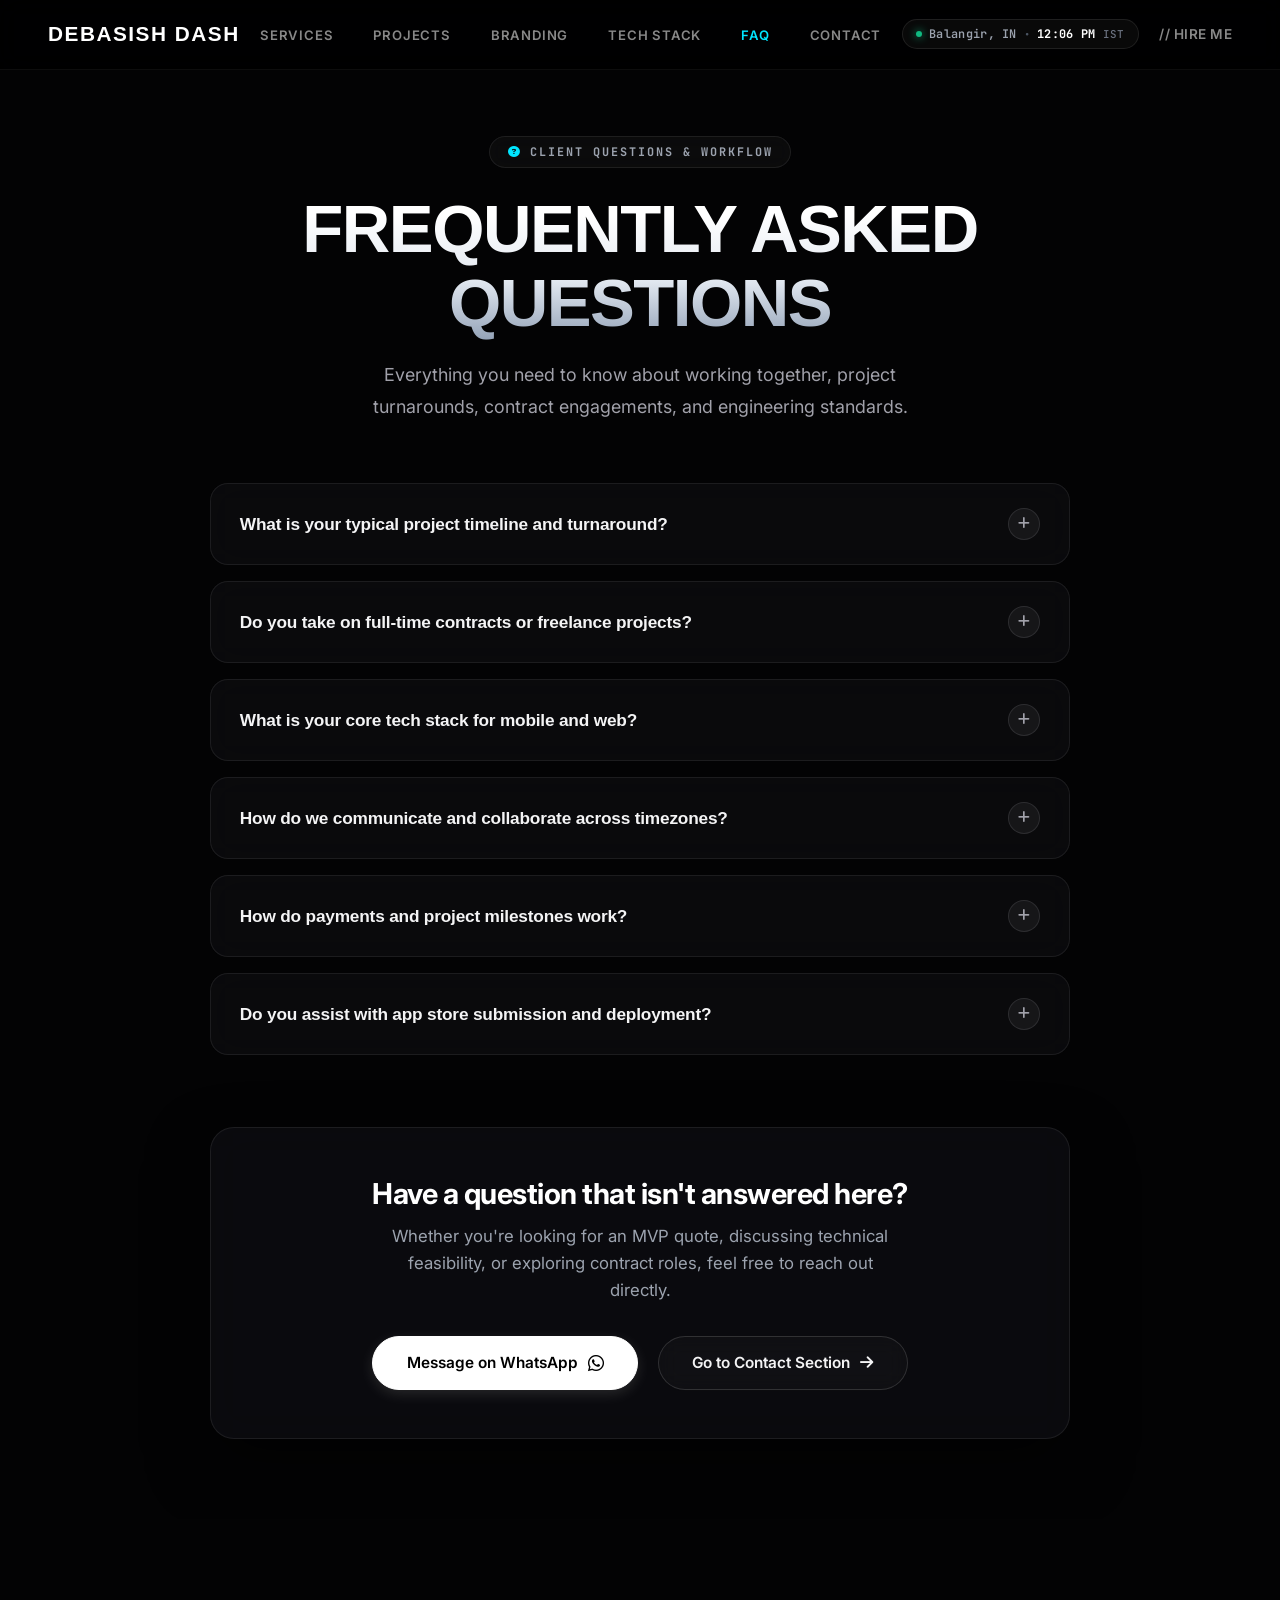
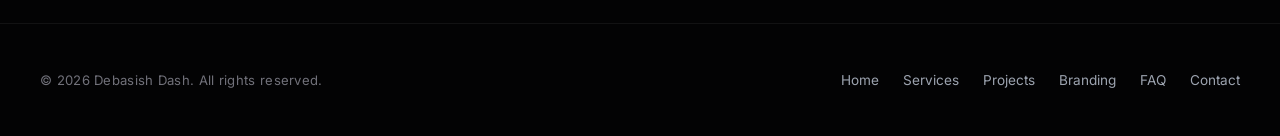
==== faq.html @ 18090c76 "Add Product & Branding showcase, animated Get Noticed contact, live IST clock pill, click-to-copy em" ====
<!DOCTYPE html>
<html lang="en">
<head>
  <meta charset="UTF-8">
  <meta name="viewport" content="width=device-width, initial-scale=1.0">
  <title>Frequently Asked Questions — DEBASISH DASH</title>
  <link rel="stylesheet" href="styles.css?v=14">
  <link rel="preconnect" href="https://fonts.googleapis.com">
  <link rel="preconnect" href="https://fonts.gstatic.com" crossorigin>
  <link href="https://fonts.googleapis.com/css2?family=Cinzel:wght@600;700;800;900&family=Inter:wght@300;400;500;600;700;800;900&family=JetBrains+Mono:wght@400;500;700&display=swap" rel="stylesheet">
  <link rel="stylesheet" href="https://cdnjs.cloudflare.com/ajax/libs/font-awesome/6.5.1/css/all.min.css">
</head>
<body style="background-color: #030304; color: #ffffff;">

  <!-- Navbar -->
  <nav class="navbar">
    <a href="index.html" class="nav-brand" style="text-decoration: none;">DEBASISH DASH</a>
    <ul class="nav-links">
      <li><a href="index.html#services">SERVICES</a></li>
      <li><a href="index.html#projects">PROJECTS</a></li>
      <li><a href="index.html#branding">BRANDING</a></li>
      <li><a href="index.html#integrations">TECH STACK</a></li>
      <li><a href="faq.html" style="color: var(--accent);">FAQ</a></li>
      <li><a href="index.html#contact">CONTACT</a></li>
    </ul>
    <div class="nav-cta">
      <!-- Live Local Time / Working Hours Pill -->
      <div class="nav-time-pill" id="nav-time-pill" title="Local Time in Odisha, India (IST)">
        <span class="time-pulse-dot"></span>
        <span class="time-location">Balangir, IN</span>
        <span class="time-divider">&bull;</span>
        <span id="local-time-clock">--:--</span>
        <span class="time-tz">IST</span>
      </div>
      <a href="index.html#contact" class="hire-me-btn">// HIRE ME</a>
    </div>
  </nav>

  <!-- FAQ Page Main Container -->
  <main class="faq-page-wrapper">
    
    <!-- Hero Header -->
    <header class="faq-page-header">
      <div class="faq-page-badge">
        <i class="fa-solid fa-circle-question" style="color: var(--accent);"></i>
        <span>CLIENT QUESTIONS &amp; WORKFLOW</span>
      </div>
      <h1 class="faq-page-title">FREQUENTLY ASKED QUESTIONS</h1>
      <p class="faq-page-subtitle">
        Everything you need to know about working together, project turnarounds, contract engagements, and engineering standards.
      </p>
    </header>

    <!-- Accordion List -->
    <div class="faq-accordion-container">
      
      <!-- FAQ Item 1 -->
      <div class="faq-item">
        <button class="faq-trigger" aria-expanded="false">
          <span class="faq-question">What is your typical project timeline and turnaround?</span>
          <span class="faq-icon"><i class="fa-solid fa-plus"></i></span>
        </button>
        <div class="faq-answer-wrapper">
          <div class="faq-answer">
            <p>For MVPs, mobile applications, and standalone web builds, turnaround typically ranges between <strong>2 to 4 weeks</strong>. For ongoing contract or fractional engineering roles, we work in bi-weekly sprints with clear deliverables and daily async updates.</p>
          </div>
        </div>
      </div>

      <!-- FAQ Item 2 -->
      <div class="faq-item">
        <button class="faq-trigger" aria-expanded="false">
          <span class="faq-question">Do you take on full-time contracts or freelance projects?</span>
          <span class="faq-icon"><i class="fa-solid fa-plus"></i></span>
        </button>
        <div class="faq-answer-wrapper">
          <div class="faq-answer">
            <p><strong>Both.</strong> I am open for long-term contract roles (frontend, backend, or React Native lead), fixed-scope product builds for startups, and select high-impact freelance collaborations.</p>
          </div>
        </div>
      </div>

      <!-- FAQ Item 3 -->
      <div class="faq-item">
        <button class="faq-trigger" aria-expanded="false">
          <span class="faq-question">What is your core tech stack for mobile and web?</span>
          <span class="faq-icon"><i class="fa-solid fa-plus"></i></span>
        </button>
        <div class="faq-answer-wrapper">
          <div class="faq-answer">
            <p>On mobile: <strong>React Native, Expo, and native bridge modules</strong> with buttery 60/120fps fluid gestures. On web &amp; backend: <strong>React 19, Next.js, Node.js, Python, PostgreSQL, Redis, Docker</strong>, and cloud infrastructure on AWS / Cloudflare.</p>
          </div>
        </div>
      </div>

      <!-- FAQ Item 4 -->
      <div class="faq-item">
        <button class="faq-trigger" aria-expanded="false">
          <span class="faq-question">How do we communicate and collaborate across timezones?</span>
          <span class="faq-icon"><i class="fa-solid fa-plus"></i></span>
        </button>
        <div class="faq-answer-wrapper">
          <div class="faq-answer">
            <p>I am based in India (IST / UTC +5:30) with <strong>flexible overlap hours</strong> across US, UK, and APAC business days. Communication runs smoothly over WhatsApp, Slack, GitHub PRs, and async Loom video walkthroughs so nothing gets blocked.</p>
          </div>
        </div>
      </div>

      <!-- FAQ Item 5 -->
      <div class="faq-item">
        <button class="faq-trigger" aria-expanded="false">
          <span class="faq-question">How do payments and project milestones work?</span>
          <span class="faq-icon"><i class="fa-solid fa-plus"></i></span>
        </button>
        <div class="faq-answer-wrapper">
          <div class="faq-answer">
            <p>Fixed-price builds are generally structured with a <strong>50% upfront deposit</strong> and <strong>50% upon final acceptance &amp; production deployment</strong>. Contract and ongoing roles are billed bi-weekly or monthly with transparent progress tracking.</p>
          </div>
        </div>
      </div>

      <!-- FAQ Item 6 -->
      <div class="faq-item">
        <button class="faq-trigger" aria-expanded="false">
          <span class="faq-question">Do you assist with app store submission and deployment?</span>
          <span class="faq-icon"><i class="fa-solid fa-plus"></i></span>
        </button>
        <div class="faq-answer-wrapper">
          <div class="faq-answer">
            <p><strong>Yes.</strong> I handle end-to-end deployment workflows, including Apple App Store and Google Play Store compliance, TestFlight releases, automated CI/CD builds via GitHub Actions/EAS, and production server setup.</p>
          </div>
        </div>
      </div>

    </div>

    <!-- Still have questions Callout Banner -->
    <div class="faq-cta-banner">
      <h3>Have a question that isn't answered here?</h3>
      <p>Whether you're looking for an MVP quote, discussing technical feasibility, or exploring contract roles, feel free to reach out directly.</p>
      <div class="faq-cta-actions">
        <a href="https://wa.me/917853039849" target="_blank" rel="noopener noreferrer" class="git-btn git-btn-primary">
          <span>Message on WhatsApp</span>
          <i class="fa-brands fa-whatsapp"></i>
        </a>
        <a href="index.html#contact" class="git-btn git-btn-secondary">
          <span>Go to Contact Section</span>
          <i class="fa-solid fa-arrow-right"></i>
        </a>
      </div>
    </div>

  </main>

  <!-- Footer -->
  <footer class="git-footer" style="background: #030304; padding: 3rem 2rem; border-top: 1px solid rgba(255,255,255,0.06);">
    <div class="git-footer-container">
      <p class="git-copyright">&copy; 2026 Debasish Dash. All rights reserved.</p>
      <div class="git-footer-links">
        <a href="index.html">Home</a>
        <a href="index.html#services">Services</a>
        <a href="index.html#projects">Projects</a>
        <a href="index.html#branding">Branding</a>
        <a href="faq.html">FAQ</a>
        <a href="index.html#contact">Contact</a>
      </div>
    </div>
  </footer>

  <script src="spline-lazy.js?v=8" defer></script>
</body>
</html>
---- styles.css ----
/* ═══════════════════════════════════════════════════════════
   DEV DEBASISH — Portfolio Stylesheet (Complete Rebuild)
   ═══════════════════════════════════════════════════════════ */

/* Reset */
* {
  margin: 0;
  padding: 0;
  box-sizing: border-box;
}

a {
  color: inherit;
  text-decoration: none;
}

:root {
  --bg-color: #050505;
  --text-main: #f0f0f0;
  --text-muted: #888888;
  --accent: #00e5ff;
  --accent-green: #B6FF00;
  --font-ui-body: 'Inter', sans-serif;
  --font-display: 'Oswald', sans-serif;
}

body {
  background-color: #000000;
  color: var(--text-main);
  font-family: var(--font-ui-body);
  overflow-x: hidden;
  display: flex;
  flex-direction: column;
  min-height: 100vh;
  -webkit-font-smoothing: antialiased;
}

/* ── Aura Background (Disabled for Pure Black Studio Aesthetic) ── */
.aura-bg {
  display: none;
}

/* ── Navbar ────────────────────────────────────────────── */
.navbar {
  position: fixed;
  top: 0;
  left: 0;
  width: 100%;
  display: flex;
  justify-content: space-between;
  align-items: center;
  padding: 1.2rem 3rem;
  z-index: 100;
  background: rgba(0, 0, 0, 0.75);
  backdrop-filter: blur(12px);
  border-bottom: 1px solid rgba(255,255,255,0.05);
}

.nav-brand {
  font-family: var(--font-display);
  font-size: 1.3rem;
  font-weight: 700;
  letter-spacing: 1.5px;
  color: #ffffff;
}

.nav-links {
  list-style: none;
  display: flex;
  gap: 2.5rem;
}

.nav-links a {
  text-decoration: none;
  color: var(--text-muted);
  font-size: 0.82rem;
  font-weight: 600;
  letter-spacing: 0.8px;
  position: relative;
  transition: color 0.3s ease;
}

.nav-links a:hover {
  color: var(--accent);
  text-shadow: 0 0 12px rgba(0,229,255,0.4);
}

.nav-links a::after {
  content: '';
  position: absolute;
  bottom: -4px;
  left: 0;
  width: 0;
  height: 2px;
  background: var(--accent);
  transition: width 0.3s ease;
  box-shadow: 0 0 6px var(--accent);
}

.nav-links a:hover::after {
  width: 100%;
}

.nav-cta {
  display: flex;
  align-items: center;
  gap: 1.25rem;
}

/* ── Live Local Time Pill in Navbar ── */
.nav-time-pill {
  display: inline-flex;
  align-items: center;
  gap: 7px;
  padding: 0.38rem 0.85rem;
  background: rgba(255, 255, 255, 0.035);
  border: 1px solid rgba(255, 255, 255, 0.09);
  border-radius: 9999px;
  font-family: 'JetBrains Mono', monospace, -apple-system, sans-serif;
  font-size: 0.74rem;
  font-weight: 500;
  color: #d1d5db;
  letter-spacing: 0.3px;
  user-select: none;
  backdrop-filter: blur(10px);
  transition: all 0.25s ease;
}

.nav-time-pill:hover {
  background: rgba(255, 255, 255, 0.06);
  border-color: rgba(255, 255, 255, 0.18);
  color: #ffffff;
}

.time-pulse-dot {
  width: 6px;
  height: 6px;
  border-radius: 50%;
  background: #10b981;
  box-shadow: 0 0 8px #10b981;
  animation: pulseDot 2s infinite ease-in-out;
}

.time-location {
  color: #9ca3af;
  font-weight: 600;
}

.time-divider {
  color: #4b5563;
  font-size: 0.65rem;
}

#local-time-clock {
  color: #ffffff;
  font-weight: 700;
}

.time-tz {
  color: #6b7280;
  font-size: 0.68rem;
}

.hire-me-btn {
  color: var(--text-muted);
  text-decoration: none;
  font-weight: 600;
  font-size: 0.85rem;
  letter-spacing: 0.5px;
  transition: color 0.2s ease, text-shadow 0.2s ease;
}

.hire-me-btn:hover {
  color: #ffffff;
  text-shadow: 0 0 10px rgba(255, 255, 255, 0.4);
}

/* ── Hero ──────────────────────────────────────────────── */
.hero {
  position: relative;
  z-index: 2;
  min-height: 100vh;
  display: flex;
  flex-direction: column;
  justify-content: space-between;
  align-items: center;
  padding: 6rem 4rem 3.5rem 4rem;
  overflow: hidden;
  background-color: #000000;
}

.hero-bg-text {
  position: absolute;
  top: 50%;
  left: 50%;
  transform: translate(-50%, -50%);
  z-index: 1;
  pointer-events: none;
  width: 100%;
  display: flex;
  justify-content: center;
  align-items: center;
}

@keyframes hero-fade-in {
  from {
    opacity: 0;
    transform: translateY(18px);
  }
  to {
    opacity: 1;
    transform: translateY(0);
  }
}

.massive-text {
  font-family: var(--font-display);
  font-size: clamp(8rem, 19vw, 18rem);
  font-weight: 700;
  letter-spacing: -2px;
  color: rgba(255, 255, 255, 0.09);
  white-space: nowrap;
  line-height: 0.9;
  text-align: center;
  user-select: none;
  animation: hero-fade-in 1.2s cubic-bezier(0.16, 1, 0.3, 1) both;
  animation-delay: 0.1s;
}

@keyframes spline-entrance {
  from {
    opacity: 0;
    transform: translate(-50%, -46%) scale(1.35);
    filter: blur(8px);
  }
  to {
    opacity: 1;
    transform: translate(-50%, -48%) scale(1.425);
    filter: blur(0px);
  }
}

.spline-container {
  position: absolute;
  top: 50%;
  left: 50%;
  transform: translate(-50%, -48%) scale(1.425);
  z-index: 5;
  width: 100vw;
  max-width: 1150px;
  height: 82vh;
  display: flex;
  align-items: center;
  justify-content: center;
  pointer-events: none;
  animation: spline-entrance 1.4s cubic-bezier(0.16, 1, 0.3, 1) both;
  animation-delay: 0.3s;
  will-change: transform, opacity;
  backface-visibility: hidden;
}

.spline-container spline-viewer {
  width: 100%;
  height: 100%;
  pointer-events: auto;
  will-change: transform;
}

.hero-content {
  position: relative;
  z-index: 10;
  display: flex;
  justify-content: space-between;
  align-items: flex-end;
  width: 100%;
  max-width: 1350px;
  margin-top: auto;
  pointer-events: none;
  animation: hero-fade-in 1.2s cubic-bezier(0.16, 1, 0.3, 1) both;
  animation-delay: 0.6s;
}

.content-left,
.content-right {
  pointer-events: auto;
}

.content-left p,
.content-right p {
  font-size: 0.82rem;
  letter-spacing: 0.5px;
  line-height: 1.65;
  color: #a1a1aa;
  font-weight: 500;
  text-transform: uppercase;
}

.content-right {
  text-align: right;
}

/* ── Section Title ────────────────────────────────────── */
.section-title {
  font-family: var(--font-display);
  font-size: clamp(2rem, 4vw, 2.8rem);
  font-weight: 700;
  letter-spacing: 1.5px;
  color: #ffffff;
  text-align: center;
  margin-bottom: 3.5rem;
  text-transform: uppercase;
}

/* ── Services Section ─────────────────────────────────── */
.services-section {
  position: relative;
  z-index: 2;
  padding: 6rem 4rem;
  content-visibility: auto;
  contain-intrinsic-size: 0 900px;
}

.services-grid {
  display: grid;
  grid-template-columns: repeat(auto-fit, minmax(360px, 1fr));
  gap: 2rem;
  max-width: 1300px;
  margin: 0 auto;
}

.service-card {
  position: relative;
  background: rgba(15, 15, 22, 0.85);
  border: 1px solid rgba(255, 255, 255, 0.06);
  border-radius: 16px;
  padding: 2.2rem 2rem;
  overflow: hidden;
  display: flex;
  flex-direction: column;
  justify-content: space-between;
  transition: all 0.35s ease;
  backdrop-filter: blur(8px);
}

.service-card.clickable {
  cursor: pointer;
}

.service-card:hover {
  transform: translateY(-6px);
  border-color: rgba(0, 229, 255, 0.3);
  box-shadow: 0 16px 40px rgba(0, 0, 0, 0.5), 0 0 20px rgba(0, 229, 255, 0.08);
}

.card-accent-bar {
  position: absolute;
  top: 0;
  left: 0;
  width: 100%;
  height: 3px;
  background: linear-gradient(90deg, transparent, var(--accent), transparent);
  opacity: 0;
  transition: opacity 0.3s ease;
}

.service-card:hover .card-accent-bar {
  opacity: 1;
}

.card-spline-container {
  width: 100%;
  height: 180px;
  margin-bottom: 1.5rem;
  border-radius: 10px;
  overflow: hidden;
  background: rgba(0, 0, 0, 0.3);
  display: flex;
  align-items: center;
  justify-content: center;
}

.card-content {
  flex: 1;
  display: flex;
  flex-direction: column;
}

.card-icon-wrap {
  width: 48px;
  height: 48px;
  border-radius: 12px;
  background: rgba(0, 229, 255, 0.08);
  border: 1px solid rgba(0, 229, 255, 0.2);
  display: flex;
  align-items: center;
  justify-content: center;
  color: var(--accent);
  font-size: 1.25rem;
  margin-bottom: 1.25rem;
  transition: all 0.3s ease;
}

.service-card:hover .card-icon-wrap {
  background: rgba(0, 229, 255, 0.15);
  box-shadow: 0 0 15px rgba(0, 229, 255, 0.25);
  transform: scale(1.05);
}

.service-card h3 {
  font-family: var(--font-display);
  font-size: 1.35rem;
  font-weight: 700;
  letter-spacing: 1.5px;
  color: #ffffff;
  margin-bottom: 0.8rem;
  display: flex;
  align-items: center;
  gap: 0.5rem;
}

.card-arrow {
  font-size: 1.1rem;
  color: var(--accent);
  transition: transform 0.3s ease;
}

.service-card:hover .card-arrow {
  transform: translateX(5px);
}

.svc-pills {
  display: flex;
  flex-wrap: wrap;
  gap: 0.4rem;
  margin-bottom: 1rem;
}

.svc-pill {
  font-size: 0.68rem;
  font-weight: 600;
  letter-spacing: 0.5px;
  padding: 0.25rem 0.65rem;
  background: rgba(255, 255, 255, 0.04);
  border: 1px solid rgba(255, 255, 255, 0.08);
  border-radius: 6px;
  color: #94a3b8;
  transition: all 0.25s ease;
}

.service-card:hover .svc-pill {
  border-color: rgba(0, 229, 255, 0.2);
  color: #e2e8f0;
}

.service-card p {
  font-size: 0.85rem;
  color: #8892b0;
  line-height: 1.6;
  margin-bottom: 1.25rem;
}

.feature-list {
  list-style: none;
  padding: 0;
  margin: 0;
  display: flex;
  flex-direction: column;
  gap: 0.5rem;
}

.feature-list li {
  font-size: 0.8rem;
  color: #94a3b8;
  display: flex;
  align-items: center;
  gap: 0.5rem;
}

.feature-list li i {
  color: var(--accent);
  font-size: 0.75rem;
}

/* ── Featured Projects Section ────────────────────────── */
.projects-section {
  position: relative;
  z-index: 2;
  padding: 6rem 4rem;
  content-visibility: auto;
  contain-intrinsic-size: 0 900px;
}

.projects-grid {
  display: grid;
  grid-template-columns: repeat(auto-fit, minmax(360px, 1fr));
  gap: 2rem;
  max-width: 1300px;
  margin: 0 auto;
}

.project-card {
  background: rgba(15, 15, 22, 0.85);
  border: 1px solid rgba(255,255,255,0.06);
  border-radius: 16px;
  overflow: hidden;
  transition: all 0.35s ease;
  backdrop-filter: blur(8px);
}

.project-card:hover {
  transform: translateY(-6px);
  border-color: rgba(0,229,255,0.25);
  box-shadow: 0 16px 40px rgba(0,0,0,0.5), 0 0 15px rgba(0,229,255,0.06);
}

/* Project preview box */
.project-preview-box {
  position: relative;
  padding: 2rem 1.5rem;
  background: linear-gradient(135deg, rgba(0,229,255,0.06) 0%, rgba(139,92,246,0.06) 100%);
  border-bottom: 1px solid rgba(255,255,255,0.05);
  min-height: 200px;
  display: flex;
  flex-direction: column;
  justify-content: space-between;
}

.project-preview-box.fintech {
  background: linear-gradient(135deg, rgba(34,211,238,0.06) 0%, rgba(59,130,246,0.06) 100%);
}

.project-preview-box.security {
  background: linear-gradient(135deg, rgba(139,92,246,0.06) 0%, rgba(236,72,153,0.06) 100%);
}

.project-preview-overlay {
  display: flex;
  justify-content: space-between;
  align-items: flex-start;
  margin-bottom: 1rem;
}

.project-kicker {
  font-size: 0.7rem;
  font-weight: 700;
  letter-spacing: 2px;
  color: var(--accent);
  opacity: 0.8;
}

.project-preview-badge {
  font-size: 0.65rem;
  font-weight: 600;
  letter-spacing: 1.5px;
  padding: 0.3rem 0.7rem;
  background: rgba(0,229,255,0.1);
  border: 1px solid rgba(0,229,255,0.2);
  border-radius: 5px;
  color: #e2e8f0;
}

.project-preview-badge i {
  margin-right: 4px;
  color: var(--accent);
}

/* Code preview */
.project-visual-graphic {
  background: rgba(0,0,0,0.5);
  border-radius: 10px;
  overflow: hidden;
  border: 1px solid rgba(255,255,255,0.06);
}

.code-header {
  display: flex;
  align-items: center;
  gap: 6px;
  padding: 0.6rem 1rem;
  background: rgba(255,255,255,0.03);
  border-bottom: 1px solid rgba(255,255,255,0.05);
}

.code-header .dot {
  width: 8px;
  height: 8px;
  border-radius: 50%;
}

.dot.red { background: #ff5f56; }
.dot.yellow { background: #ffbd2e; }
.dot.green { background: #27c93f; }

.code-title {
  font-size: 0.7rem;
  color: #6a6a6a;
  margin-left: 8px;
  font-family: 'Consolas', monospace;
}

.code-snippet {
  padding: 1rem;
  font-size: 0.75rem;
  line-height: 1.7;
  color: #c9d1d9;
  font-family: 'Consolas', 'Fira Code', monospace;
  overflow-x: auto;
}

.code-keyword { color: #ff7b72; }
.code-func    { color: #d2a8ff; }
.code-str     { color: #a5d6ff; }

/* Project details */
.project-details {
  padding: 1.5rem;
}

.project-title {
  font-size: 1.15rem;
  font-weight: 700;
  color: #ffffff;
  margin-bottom: 0.6rem;
}

.project-desc {
  font-size: 0.85rem;
  color: #8892b0;
  line-height: 1.6;
  margin-bottom: 1rem;
}

.project-tags {
  display: flex;
  flex-wrap: wrap;
  gap: 0.4rem;
  margin-bottom: 1.2rem;
}

.project-tag {
  font-size: 0.68rem;
  font-weight: 600;
  letter-spacing: 0.5px;
  padding: 0.2rem 0.6rem;
  background: rgba(255,255,255,0.04);
  border: 1px solid rgba(255,255,255,0.08);
  border-radius: 5px;
  color: #94a3b8;
}

.project-links {
  display: flex;
  gap: 0.8rem;
}

.project-btn {
  text-decoration: none;
  font-size: 0.75rem;
  font-weight: 600;
  letter-spacing: 1px;
  padding: 0.5rem 1rem;
  border-radius: 6px;
  transition: all 0.3s ease;
}

.project-btn.primary {
  background: rgba(0,229,255,0.1);
  border: 1px solid rgba(0,229,255,0.3);
  color: var(--accent);
}

.project-btn.primary:hover {
  background: rgba(0,229,255,0.2);
  box-shadow: 0 0 15px rgba(0,229,255,0.15);
}

.project-btn.secondary {
  background: transparent;
  border: 1px solid rgba(255,255,255,0.1);
  color: #94a3b8;
}

.project-btn.secondary:hover {
  border-color: rgba(255,255,255,0.25);
  color: #e2e8f0;
}

.project-btn i {
  margin-right: 4px;
}

/* ── Product & Branding Showcase Section ── */
.branding-section {
  position: relative;
  z-index: 2;
  padding: 6rem 4rem;
  content-visibility: auto;
  contain-intrinsic-size: 0 700px;
}

.branding-header {
  text-align: center;
  margin-bottom: 3.5rem;
}

.branding-kicker {
  display: inline-block;
  font-size: 0.72rem;
  font-weight: 700;
  letter-spacing: 3px;
  color: var(--accent);
  margin-bottom: 0.75rem;
}

.branding-grid {
  display: grid;
  grid-template-columns: 1fr 1.1fr;
  gap: 3.5rem;
  max-width: 1250px;
  margin: 0 auto;
  align-items: center;
}

/* Video Card (Left side) */
.branding-video-card {
  position: relative;
  width: 100%;
  border-radius: 20px;
  overflow: hidden;
  background: #000000;
  border: 1px solid rgba(255, 255, 255, 0.08);
  box-shadow: 0 25px 60px rgba(0, 0, 0, 0.75), 0 0 35px rgba(0, 229, 255, 0.08);
  transition: all 0.4s cubic-bezier(0.16, 1, 0.3, 1);
}

.branding-video-card:hover {
  border-color: rgba(0, 229, 255, 0.35);
  box-shadow: 0 30px 70px rgba(0, 0, 0, 0.85), 0 0 45px rgba(0, 229, 255, 0.15);
  transform: translateY(-4px);
}

.branding-video-card video {
  display: block;
  width: 100%;
  height: auto;
  max-height: 540px;
  object-fit: cover;
  border-radius: 20px;
  pointer-events: none; /* Disables browser PiP icon and default controls */
  user-select: none;
}

/* Content (Right side) */
.branding-content {
  display: flex;
  flex-direction: column;
  gap: 1.4rem;
}

.branding-badge {
  display: inline-flex;
  align-items: center;
  gap: 8px;
  padding: 0.35rem 0.85rem;
  background: rgba(0, 229, 255, 0.08);
  border: 1px solid rgba(0, 229, 255, 0.2);
  border-radius: 100px;
  width: fit-content;
  font-size: 0.68rem;
  font-weight: 700;
  letter-spacing: 2px;
  color: #00e5ff;
}

.branding-badge-dot {
  width: 6px;
  height: 6px;
  border-radius: 50%;
  background: #00e5ff;
  box-shadow: 0 0 8px #00e5ff;
}

.branding-headline {
  font-size: clamp(1.6rem, 2.8vw, 2.3rem);
  font-weight: 700;
  line-height: 1.25;
  color: #ffffff;
  letter-spacing: -0.5px;
}

.branding-desc {
  font-size: 0.95rem;
  line-height: 1.7;
  color: #94a3b8;
}

.branding-pillars {
  display: flex;
  flex-direction: column;
  gap: 1.1rem;
  margin-top: 0.5rem;
}

.branding-pillar {
  display: flex;
  align-items: flex-start;
  gap: 1rem;
  padding: 1rem 1.2rem;
  background: rgba(15, 15, 24, 0.6);
  border: 1px solid rgba(255, 255, 255, 0.05);
  border-radius: 14px;
  transition: all 0.3s ease;
  backdrop-filter: blur(8px);
}

.branding-pillar:hover {
  background: rgba(18, 20, 32, 0.9);
  border-color: rgba(0, 229, 255, 0.25);
  transform: translateX(5px);
}

.pillar-icon {
  width: 38px;
  height: 38px;
  border-radius: 10px;
  background: rgba(0, 229, 255, 0.1);
  border: 1px solid rgba(0, 229, 255, 0.25);
  display: flex;
  align-items: center;
  justify-content: center;
  color: #00e5ff;
  font-size: 0.95rem;
  flex-shrink: 0;
}

.pillar-info h4 {
  font-size: 0.95rem;
  font-weight: 600;
  color: #f1f5f9;
  margin-bottom: 0.25rem;
}

.pillar-info p {
  font-size: 0.82rem;
  line-height: 1.5;
  color: #94a3b8;
}

.branding-tags {
  display: flex;
  flex-wrap: wrap;
  gap: 0.6rem;
  margin-top: 0.5rem;
}

.branding-tag {
  font-size: 0.72rem;
  font-weight: 500;
  letter-spacing: 0.5px;
  padding: 0.4rem 0.85rem;
  background: rgba(255, 255, 255, 0.04);
  border: 1px solid rgba(255, 255, 255, 0.08);
  border-radius: 8px;
  color: #cbd5e1;
}

/* ── Integrations / Tech Stack ────────────────────────── */
.integrations-section {
  position: relative;
  z-index: 2;
  padding: 6rem 4rem;
  content-visibility: auto;
  contain-intrinsic-size: 0 600px;
}

.integrations-grid {
  display: grid;
  grid-template-columns: 1fr 2fr 1fr;
  gap: 2rem;
  max-width: 1100px;
  margin: 0 auto;
  align-items: center;
}

.logo-panel {
  display: flex;
  flex-direction: column;
  gap: 1.5rem;
}

.logo-row {
  position: relative;
  width: 70px;
  height: 70px;
  border-radius: 16px;
  background: rgba(14, 15, 24, 0.85);
  border: 1px solid rgba(255, 255, 255, 0.08);
  display: flex;
  align-items: center;
  justify-content: center;
  margin: 0 auto;
  transition: all 0.35s cubic-bezier(0.16, 1, 0.3, 1);
  backdrop-filter: blur(8px);
  cursor: pointer;
  z-index: 1;
}

/* Gradient glow aura behind on hover */
.logo-row::before {
  content: '';
  position: absolute;
  inset: -2px;
  border-radius: 18px;
  background: linear-gradient(135deg, #00e5ff, #8b5cf6, #ff007f);
  opacity: 0;
  z-index: -1;
  filter: blur(14px);
  transition: opacity 0.35s ease, filter 0.35s ease;
}

.logo-row:hover {
  transform: translateY(-5px) scale(1.08);
  border-color: rgba(0, 229, 255, 0.7);
  background: rgba(18, 20, 32, 0.95);
  box-shadow: 0 12px 30px rgba(0, 0, 0, 0.6),
              0 0 25px rgba(0, 229, 255, 0.45),
              0 0 50px rgba(139, 92, 246, 0.3);
}

.logo-row:hover::before {
  opacity: 0.85;
  filter: blur(16px);
}

.logo-row i, .logo-row svg {
  transition: transform 0.35s cubic-bezier(0.16, 1, 0.3, 1), filter 0.35s ease;
}

.logo-row:hover i, .logo-row:hover svg {
  transform: scale(1.15);
  filter: drop-shadow(0 0 12px currentColor);
}

.integrations-3d-hub {
  position: relative;
  width: 100%;
  height: 480px;
  overflow: hidden;
  background: transparent;
  /*
    Very wide radial mask:
    - center 60% is fully opaque (entire 3D structure stays sharp)
    - edges gently fade to transparent so the dark iframe rect dissolves
    - no ring, no border, no hard clip
  */
  -webkit-mask-image: radial-gradient(ellipse 75% 72% at 50% 50%, black 55%, rgba(0,0,0,0.5) 72%, transparent 90%);
  mask-image: radial-gradient(ellipse 75% 72% at 50% 50%, black 55%, rgba(0,0,0,0.5) 72%, transparent 90%);
}

/* Scroll-zoom blocker overlay */
.integrations-3d-hub::after {
  content: '';
  position: absolute;
  inset: 0;
  z-index: 2;
  cursor: default;
}

/*
  Iframe is oversized and centered with absolute positioning so:
  - No edge of the iframe is visible at the clipping boundary
  - The 3D object sits in the center, always fully visible
  - mix-blend-mode:screen erases any near-black background pixels from Spline
*/
.integrations-3d-hub iframe {
  position: absolute;
  top: 50%;
  left: 50%;
  width: 150%;
  height: 150%;
  transform: translate(-50%, -50%);
  border: none;
  background: transparent;
  z-index: 1;
  mix-blend-mode: screen;
}

/* ── The Stack / Multi-Row Pill Cloud Section ─────────── */
.industries-section {
  position: relative;
  z-index: 2;
  padding: 5rem 0 3rem 0;
  overflow: hidden;
  background: #000000;
}

.stack-header-bar {
  max-width: 1300px;
  margin: 0 auto 2.5rem auto;
  padding: 0 4rem;
  display: flex;
  align-items: center;
  gap: 1.5rem;
}

.stack-kicker {
  font-size: 0.72rem;
  font-weight: 700;
  letter-spacing: 3px;
  color: #71717a;
  text-transform: uppercase;
  white-space: nowrap;
}

.stack-line {
  flex: 1;
  height: 1px;
  background: rgba(255, 255, 255, 0.08);
}

.stack-marquee-wrapper {
  display: flex;
  flex-direction: column;
  gap: 0.85rem;
  overflow: hidden;
  position: relative;
  mask-image: linear-gradient(to right, transparent, black 8%, black 92%, transparent);
  -webkit-mask-image: linear-gradient(to right, transparent, black 8%, black 92%, transparent);
}

.stack-marquee-row {
  display: flex;
  width: max-content;
  user-select: none;
  will-change: transform;
  backface-visibility: hidden;
}

.stack-marquee-row.scroll-left {
  animation: stackScrollLeft 38s linear infinite;
}

.stack-marquee-row.scroll-right {
  animation: stackScrollRight 42s linear infinite;
}

.stack-marquee-row.scroll-left-alt {
  animation: stackScrollLeft 34s linear infinite;
}

.stack-marquee-row.scroll-right-alt {
  animation: stackScrollRight 40s linear infinite;
}

.stack-marquee-row:hover {
  animation-play-state: paused;
}

@keyframes stackScrollLeft {
  0%   { transform: translate3d(0, 0, 0); }
  100% { transform: translate3d(-50%, 0, 0); }
}

@keyframes stackScrollRight {
  0%   { transform: translate3d(-50%, 0, 0); }
  100% { transform: translate3d(0, 0, 0); }
}

.stack-marquee-content {
  display: flex;
  gap: 0.85rem;
  padding-right: 0.85rem;
}

.stack-pill {
  display: inline-flex;
  align-items: center;
  gap: 9px;
  padding: 0.62rem 1.4rem;
  background: rgba(16, 16, 20, 0.75);
  border: 1px solid rgba(255, 255, 255, 0.08);
  border-radius: 9999px;
  color: #e4e4e7;
  font-size: 0.88rem;
  font-weight: 500;
  letter-spacing: 0.2px;
  white-space: nowrap;
  backdrop-filter: blur(10px);
  transition: all 0.25s ease;
  cursor: default;
}

.stack-dot {
  width: 5px;
  height: 5px;
  border-radius: 50%;
  background-color: rgba(255, 255, 255, 0.35);
  flex-shrink: 0;
  transition: all 0.25s ease;
}

.stack-pill:hover {
  border-color: rgba(255, 255, 255, 0.35);
  background: rgba(255, 255, 255, 0.09);
  color: #ffffff;
  transform: translateY(-2px);
  box-shadow: 0 4px 14px rgba(0, 0, 0, 0.5);
}

.stack-pill:hover .stack-dot {
  background-color: var(--accent);
  box-shadow: 0 0 8px var(--accent);
}

/* ── Dashboard Callout ────────────────────────────────── */
.dashboard-section {
  position: relative;
  z-index: 2;
  padding: 8rem 4rem;
  display: flex;
  justify-content: center;
  text-align: center;
}

.massive-gradient-text {
  font-family: var(--font-display);
  font-size: clamp(2.5rem, 5vw, 4.2rem);
  font-weight: 700;
  letter-spacing: 0.5px;
  background: linear-gradient(135deg, #ffffff 0%, var(--accent) 50%, #8b5cf6 100%);
  -webkit-background-clip: text;
  -webkit-text-fill-color: transparent;
  background-clip: text;
  line-height: 1.25;
  max-width: 900px;
}

/* ── Breakout Interactive Arcade Section ──────────────── */
.breakout-game-section {
  position: relative;
  z-index: 2;
  padding: 2rem 4rem 6rem 4rem;
  background: #000000;
}

.breakout-game-container {
  max-width: 860px;
  margin: 0 auto;
  background: rgba(10, 10, 14, 0.7);
  border: 1px solid rgba(255, 255, 255, 0.08);
  border-radius: 20px;
  padding: 1.6rem 2rem 2rem 2rem;
  backdrop-filter: blur(16px);
  box-shadow: 0 20px 50px rgba(0, 0, 0, 0.5);
  display: flex;
  flex-direction: column;
}

.game-top-bar {
  display: flex;
  justify-content: space-between;
  align-items: center;
  margin-bottom: 1.5rem;
  user-select: none;
}

.game-tagline {
  display: inline-flex;
  align-items: center;
}

.game-tagline span {
  font-size: 0.88rem;
  font-weight: 600;
  letter-spacing: normal;
  color: #f4f4f5;
}

.game-top-dots {
  display: flex;
  align-items: center;
  gap: 6px;
}

.game-top-dots span {
  width: 6px;
  height: 6px;
  border-radius: 50%;
  background-color: rgba(255, 255, 255, 0.18);
  transition: all 0.3s ease;
}

.game-top-dots span.active {
  background-color: #ffffff;
  box-shadow: 0 0 8px rgba(255, 255, 255, 0.8);
}

.game-canvas-wrapper {
  width: 100%;
  position: relative;
  cursor: crosshair;
  border-radius: 12px;
  overflow: hidden;
  background: #000000;
}

#breakout-canvas {
  display: block;
  width: 100%;
  height: auto;
}

/* ── Get in Touch & Footer Section ────────────────────── */
/* ── Contact Section Swirling Blob Background ─────────── */
@keyframes blobDrift1 {
  0%   { transform: translate(0px,   0px)   scale(1);    }
  33%  { transform: translate(60px,  -40px) scale(1.08); }
  66%  { transform: translate(-30px,  50px) scale(0.95); }
  100% { transform: translate(0px,   0px)   scale(1);    }
}
@keyframes blobDrift2 {
  0%   { transform: translate(0px,   0px)   scale(1);    }
  33%  { transform: translate(-50px,  30px) scale(1.1);  }
  66%  { transform: translate(40px,  -55px) scale(0.92); }
  100% { transform: translate(0px,   0px)   scale(1);    }
}
@keyframes blobDrift3 {
  0%   { transform: translate(0px,   0px)   scale(1);    }
  40%  { transform: translate(35px,   55px) scale(1.05); }
  80%  { transform: translate(-45px, -25px) scale(0.97); }
  100% { transform: translate(0px,   0px)   scale(1);    }
}
@keyframes blobDrift4 {
  0%   { transform: translate(0px,   0px)   scale(1);    }
  50%  { transform: translate(-60px,  40px) scale(1.12); }
  100% { transform: translate(0px,   0px)   scale(1);    }
}

/* Blob container — covers the section exactly */
.git-bg-blobs {
  position: absolute;
  inset: 0;
  z-index: 0;
  overflow: hidden;
  pointer-events: none;
}

/* Each blob: a blurred ellipse in dark grey tones */
.git-blob {
  position: absolute;
  border-radius: 50%;
  filter: blur(90px);
  will-change: transform;
}

.git-blob-1 {
  width: 55%;
  height: 80%;
  top: -10%;
  left: -5%;
  background: radial-gradient(ellipse at center,
    rgba(70, 70, 75, 0.75) 0%,
    rgba(40, 40, 45, 0.4) 55%,
    transparent 100%);
  animation: blobDrift1 18s ease-in-out infinite;
}

.git-blob-2 {
  width: 50%;
  height: 75%;
  top: 15%;
  right: -8%;
  background: radial-gradient(ellipse at center,
    rgba(60, 58, 65, 0.7) 0%,
    rgba(35, 33, 40, 0.35) 55%,
    transparent 100%);
  animation: blobDrift2 22s ease-in-out infinite;
  animation-delay: -6s;
}

.git-blob-3 {
  width: 45%;
  height: 60%;
  bottom: -5%;
  left: 30%;
  background: radial-gradient(ellipse at center,
    rgba(55, 55, 60, 0.65) 0%,
    rgba(30, 30, 35, 0.3) 55%,
    transparent 100%);
  animation: blobDrift3 26s ease-in-out infinite;
  animation-delay: -11s;
}

.git-blob-4 {
  width: 35%;
  height: 55%;
  top: 5%;
  left: 45%;
  background: radial-gradient(ellipse at center,
    rgba(50, 48, 55, 0.55) 0%,
    rgba(28, 28, 32, 0.25) 55%,
    transparent 100%);
  animation: blobDrift4 20s ease-in-out infinite;
  animation-delay: -4s;
}

/* ── Dedicated FAQ Page & Accordion ──────────────────────── */
.faq-page-wrapper {
  min-height: 100vh;
  padding: 8.5rem 2rem 5rem 2rem;
  background-color: #030304;
  position: relative;
  z-index: 2;
  overflow: hidden;
}

.faq-page-header {
  text-align: center;
  max-width: 760px;
  margin: 0 auto 3.8rem auto;
}

.faq-page-badge {
  display: inline-flex;
  align-items: center;
  gap: 8px;
  padding: 0.45rem 1.1rem;
  background: rgba(255, 255, 255, 0.035);
  border: 1px solid rgba(255, 255, 255, 0.08);
  border-radius: 9999px;
  font-family: 'JetBrains Mono', monospace, sans-serif;
  font-size: 0.74rem;
  font-weight: 700;
  letter-spacing: 2px;
  color: #9ca3af;
  margin-bottom: 1.5rem;
  backdrop-filter: blur(10px);
}

.faq-page-title {
  font-family: var(--font-display);
  font-size: clamp(2.4rem, 6vw, 4.2rem);
  font-weight: 800;
  letter-spacing: -1.5px;
  line-height: 1.1;
  color: #ffffff;
  margin-bottom: 1.2rem;
  background: linear-gradient(180deg, #FFFFFF 15%, #E2E8F0 60%, #94A3B8 100%);
  -webkit-background-clip: text;
  -webkit-text-fill-color: transparent;
  background-clip: text;
}

.faq-page-subtitle {
  font-size: 1.12rem;
  color: #a1a1aa;
  line-height: 1.75;
  max-width: 620px;
  margin: 0 auto;
}

.faq-cta-banner {
  max-width: 860px;
  margin: 4.5rem auto 0 auto;
  padding: 3rem 2.5rem;
  background: rgba(14, 14, 18, 0.75);
  border: 1px solid rgba(255, 255, 255, 0.08);
  border-radius: 24px;
  text-align: center;
  backdrop-filter: blur(20px);
  box-shadow: 0 25px 60px rgba(0, 0, 0, 0.5);
}

.faq-cta-banner h3 {
  font-size: 1.8rem;
  font-weight: 700;
  color: #ffffff;
  margin-bottom: 0.75rem;
  letter-spacing: -0.5px;
}

.faq-cta-banner p {
  color: #9ca3af;
  font-size: 1.05rem;
  max-width: 520px;
  margin: 0 auto 2rem auto;
  line-height: 1.6;
}

.faq-cta-actions {
  display: flex;
  align-items: center;
  justify-content: center;
  gap: 1.2rem;
  flex-wrap: wrap;
}

.faq-section {
  position: relative;
  z-index: 2;
  padding: 6.5rem 2rem 5rem 2rem;
  background-color: #030304;
  overflow: hidden;
  border-top: 1px solid rgba(255, 255, 255, 0.05);
}

.faq-header {
  text-align: center;
  max-width: 680px;
  margin: 0 auto 3.5rem auto;
}

.faq-kicker {
  display: inline-block;
  font-family: 'JetBrains Mono', monospace, sans-serif;
  font-size: 0.78rem;
  font-weight: 700;
  letter-spacing: 2px;
  color: #9ca3af;
  margin-bottom: 0.75rem;
}

.faq-subtitle {
  font-size: 1.05rem;
  color: #9ca3af;
  line-height: 1.6;
  margin-top: 0.75rem;
}

.faq-accordion-container {
  max-width: 860px;
  margin: 0 auto;
  display: flex;
  flex-direction: column;
  gap: 1rem;
}

.faq-item {
  background: rgba(14, 14, 18, 0.65);
  border: 1px solid rgba(255, 255, 255, 0.08);
  border-radius: 18px;
  overflow: hidden;
  backdrop-filter: blur(16px);
  transition: border-color 0.3s ease, background-color 0.3s ease, box-shadow 0.3s ease;
}

.faq-item:hover {
  border-color: rgba(255, 255, 255, 0.18);
  background: rgba(18, 18, 24, 0.8);
}

.faq-item.active {
  border-color: rgba(255, 255, 255, 0.28);
  background: rgba(20, 20, 28, 0.9);
  box-shadow: 0 12px 35px rgba(0, 0, 0, 0.45);
}

.faq-trigger {
  width: 100%;
  display: flex;
  align-items: center;
  justify-content: space-between;
  gap: 1.5rem;
  padding: 1.5rem 1.8rem;
  background: transparent;
  border: none;
  cursor: pointer;
  text-align: left;
  user-select: none;
  outline: none;
}

.faq-question {
  font-size: 1.08rem;
  font-weight: 600;
  color: #f4f4f5;
  letter-spacing: -0.2px;
  line-height: 1.4;
  transition: color 0.25s ease;
}

.faq-item:hover .faq-question,
.faq-item.active .faq-question {
  color: #ffffff;
}

.faq-icon {
  width: 32px;
  height: 32px;
  border-radius: 50%;
  background: rgba(255, 255, 255, 0.05);
  border: 1px solid rgba(255, 255, 255, 0.1);
  display: flex;
  align-items: center;
  justify-content: center;
  color: #a1a1aa;
  font-size: 0.85rem;
  flex-shrink: 0;
  transition: transform 0.35s cubic-bezier(0.16, 1, 0.3, 1), background 0.3s ease, color 0.3s ease, border-color 0.3s ease;
}

.faq-item.active .faq-icon {
  transform: rotate(45deg);
  background: #ffffff;
  color: #000000;
  border-color: #ffffff;
}

.faq-answer-wrapper {
  display: grid;
  grid-template-rows: 0fr;
  transition: grid-template-rows 0.35s cubic-bezier(0.16, 1, 0.3, 1);
}

.faq-item.active .faq-answer-wrapper {
  grid-template-rows: 1fr;
}

.faq-answer {
  overflow: hidden;
}

.faq-answer p {
  padding: 0 1.8rem 1.6rem 1.8rem;
  margin: 0;
  font-size: 0.98rem;
  color: #a1a1aa;
  line-height: 1.75;
}

.faq-answer strong {
  color: #ffffff;
  font-weight: 600;
}

.get-in-touch-section {
  position: relative;
  z-index: 2;
  min-height: 520px;
  padding: 8rem 4rem 3rem 4rem;
  background: #050505;
  overflow: hidden;
  /* Isolate stacking context so absolute children are clipped to this section */
  isolation: isolate;
}

/* ── Background video — fills entire section, no controls visible ── */
.git-bg-video {
  position: absolute;
  top: 0;
  left: 0;
  width: 100%;
  height: 100%;
  object-fit: cover;
  /* Push Spider-Man toward the right so left text area stays clear */
  object-position: 75% center;
  z-index: 1;
  pointer-events: none;
  opacity: 0.60;
  display: block;
}

/* ── Dark directional overlay — heavier on the left, lighter on right ── */
.git-video-overlay {
  position: absolute;
  top: 0;
  left: 0;
  width: 100%;
  height: 100%;
  z-index: 2;
  pointer-events: none;
  background: linear-gradient(
    to right,
    rgba(0, 0, 0, 0.92) 0%,
    rgba(0, 0, 0, 0.80) 35%,
    rgba(0, 0, 0, 0.50) 65%,
    rgba(0, 0, 0, 0.25) 100%
  );
}

/* ── Blobs above overlay, below content ── */
.git-bg-blobs {
  position: absolute;
  inset: 0;
  z-index: 3;
  overflow: hidden;
  pointer-events: none;
}

/* ── All content above everything ── */
.get-in-touch-section > .get-in-touch-container,
.get-in-touch-section > footer {
  position: relative;
  z-index: 4;
}

/* ── "Get noticed." Scroll-Triggered Animated Title ── */
.git-title.get-noticed-heading {
  display: inline-flex;
  align-items: center;
  flex-wrap: wrap;
  gap: 0.18em;
  font-family: 'Inter', -apple-system, BlinkMacSystemFont, sans-serif;
  font-size: clamp(3.4rem, 6.2vw, 5.2rem);
  font-weight: 800;
  letter-spacing: -2px;
  line-height: 1.05;
  margin-bottom: 2rem;
  background: none !important;
  -webkit-background-clip: border-box !important;
  -webkit-text-fill-color: currentColor !important;
  background-clip: border-box !important;
  color: #4b5563; /* Dim sleepy state matching Image 1 & 2 */
  filter: none;
  user-select: none;
  transition: color 0.5s cubic-bezier(0.16, 1, 0.3, 1), text-shadow 0.5s ease;
}

.git-title.get-noticed-heading.awake {
  color: #ffffff; /* Bright white awake state matching Image 3 */
  text-shadow: 0 0 35px rgba(255, 255, 255, 0.25);
}

.noticed-word {
  display: inline-flex;
  align-items: center;
  white-space: nowrap;
}

.noticed-orb-wrapper {
  display: inline-flex;
  align-items: center;
  justify-content: center;
  vertical-align: middle;
  margin: 0 0.05em;
  transform: translateY(-0.02em);
}

.noticed-orb {
  position: relative;
  width: 0.88em;
  height: 0.88em;
  border-radius: 50%;
  /* Sphere gradient with deep navy center & bottom violet ambient glow matching the user's images */
  background: radial-gradient(circle at 45% 35%, #1c2340 0%, #0d1224 55%, #050711 100%);
  box-shadow: inset 0 -10px 18px rgba(139, 92, 246, 0.45), 
              inset 0 -3px 8px rgba(99, 102, 241, 0.6),
              inset 0 2px 4px rgba(255, 255, 255, 0.18),
              0 15px 35px rgba(0, 0, 0, 0.8);
  overflow: hidden;
  display: flex;
  align-items: center;
  justify-content: center;
  cursor: pointer;
  transition: transform 0.4s cubic-bezier(0.16, 1, 0.3, 1), box-shadow 0.4s ease;
}

.noticed-orb:hover {
  transform: scale(1.08);
  box-shadow: inset 0 -12px 24px rgba(139, 92, 246, 0.6), 
              0 20px 45px rgba(139, 92, 246, 0.35);
}

.orb-face {
  position: absolute;
  inset: 0;
  display: flex;
  align-items: center;
  justify-content: center;
  pointer-events: none;
  transition: transform 0.15s ease-out;
}

/* Sleepy State (slits matching Image 1) */
.orb-eye {
  position: absolute;
  background: #facc15;
  border-radius: 3px;
  transition: all 0.45s cubic-bezier(0.16, 1, 0.3, 1);
}

.orb-eye-left {
  left: 36%;
  top: 45%;
  width: 18%;
  height: 4%;
  transform: rotate(-3deg);
}

.orb-eye-right {
  left: 60%;
  top: 48%;
  width: 16%;
  height: 4%;
  transform: rotate(2deg);
}

.orb-mouth {
  position: absolute;
  left: 48%;
  top: 60%;
  width: 0;
  height: 0;
  opacity: 0;
  background: transparent;
  border: 3.5px solid #facc15;
  border-radius: 50%;
  transform: scale(0);
  transition: all 0.45s cubic-bezier(0.16, 1, 0.3, 1);
}

/* Awake State (matching Image 3) */
.get-noticed-heading.awake .orb-eye-left {
  left: 36%;
  top: 32%;
  width: 17%;
  height: 20%;
  border-radius: 50%;
  transform: rotate(0);
  box-shadow: 0 0 10px rgba(250, 204, 21, 0.85);
}

.get-noticed-heading.awake .orb-eye-right {
  left: 62%;
  top: 36%;
  width: 15%;
  height: 18%;
  border-radius: 50%;
  transform: rotate(0);
  box-shadow: 0 0 10px rgba(250, 204, 21, 0.85);
}

.get-noticed-heading.awake .orb-mouth {
  left: 48%;
  top: 50%;
  width: 18%;
  height: 23%;
  opacity: 1;
  transform: scale(1);
  box-shadow: 0 0 8px rgba(250, 204, 21, 0.7);
}

/* Wink animation when user clicks orb */
.get-noticed-heading.wink .orb-eye-left {
  height: 4% !important;
  border-radius: 3px !important;
}

.get-in-touch-container {
  max-width: 1220px;
  margin: 0 auto;
  display: grid;
  grid-template-columns: 1.18fr 0.88fr;
  gap: 4.5rem;
  align-items: center;
}

/* Left Column */
.git-left {
  display: flex;
  flex-direction: column;
  align-items: flex-start;
}

.git-badge {
  display: inline-flex;
  align-items: center;
  gap: 10px;
  padding: 0.45rem 1.1rem;
  background: rgba(255, 255, 255, 0.03);
  border: 1px solid rgba(255, 255, 255, 0.08);
  border-radius: 9999px;
  margin-bottom: 2rem;
  backdrop-filter: blur(8px);
}

.git-badge-dot {
  width: 7px;
  height: 7px;
  border-radius: 50%;
  background-color: #10b981;
  box-shadow: 0 0 10px #10b981, 0 0 4px #10b981;
  display: inline-block;
  animation: pulseDot 2s infinite ease-in-out;
}

@keyframes pulseDot {
  0%, 100% { opacity: 1; transform: scale(1); }
  50% { opacity: 0.6; transform: scale(0.85); }
}

.git-badge-text {
  font-size: 0.72rem;
  font-weight: 700;
  letter-spacing: 1.5px;
  color: #d1d5db;
  text-transform: uppercase;
}

.git-title {
  font-family: 'Inter', -apple-system, BlinkMacSystemFont, sans-serif;
  font-size: clamp(3.2rem, 6vw, 4.8rem);
  font-weight: 800;
  letter-spacing: -1.5px;
  line-height: 1.08;
  margin-bottom: 1.8rem;
  background: linear-gradient(180deg, #FFFFFF 15%, #CFD8DC 48%, #8596A6 75%, #E2E8F0 95%);
  -webkit-background-clip: text;
  -webkit-text-fill-color: transparent;
  background-clip: text;
  filter: drop-shadow(0 6px 18px rgba(0, 0, 0, 0.7));
}

.git-desc {
  font-size: 1.15rem;
  line-height: 1.85;
  color: #a1a1aa;
  max-width: 530px;
  margin-bottom: 3.2rem;
  font-weight: 400;
  letter-spacing: -0.1px;
}

.git-actions {
  display: flex;
  align-items: center;
  gap: 1.4rem;
  flex-wrap: wrap;
}

.git-btn {
  display: inline-flex;
  align-items: center;
  justify-content: center;
  gap: 10px;
  padding: 1.05rem 2.1rem;
  border-radius: 9999px;
  font-size: 0.96rem;
  font-weight: 600;
  text-decoration: none;
  transition: all 0.3s cubic-bezier(0.16, 1, 0.3, 1);
  cursor: pointer;
}

.git-btn-primary {
  background: #ffffff;
  color: #000000 !important;
  border: 1px solid #ffffff;
  box-shadow: 0 4px 14px rgba(255, 255, 255, 0.12);
}

.git-btn-primary span,
.git-btn-primary i {
  color: #000000 !important;
}

.git-btn-primary:hover {
  background: #e4e4e7;
  transform: translateY(-2px);
  box-shadow: 0 8px 25px rgba(255, 255, 255, 0.25);
  color: #000000 !important;
}

.git-btn-primary:hover span,
.git-btn-primary:hover i {
  color: #000000 !important;
}

.git-btn-primary i {
  font-size: 1.15rem;
}

.git-btn-secondary {
  background: rgba(255, 255, 255, 0.02);
  color: #f4f4f5 !important;
  border: 1px solid rgba(255, 255, 255, 0.14);
  backdrop-filter: blur(10px);
}

.git-btn-secondary span,
.git-btn-secondary i {
  color: #f4f4f5 !important;
}

.git-btn-secondary:hover {
  background: rgba(255, 255, 255, 0.08);
  border-color: rgba(255, 255, 255, 0.35);
  transform: translateY(-2px);
  box-shadow: 0 8px 20px rgba(0, 0, 0, 0.3);
  color: #ffffff !important;
}

.git-btn-secondary:hover span,
.git-btn-secondary:hover i {
  color: #ffffff !important;
}

.git-btn-secondary i {
  font-size: 0.95rem;
}

/* Right Column - Card */
.git-right {
  display: flex;
  justify-content: flex-end;
  width: 100%;
}

.git-card {
  width: 100%;
  max-width: 540px;
  background: rgba(14, 14, 18, 0.7);
  border: 1px solid rgba(255, 255, 255, 0.07);
  border-radius: 24px;
  padding: 2.2rem 2.2rem;
  backdrop-filter: blur(20px);
  box-shadow: 0 25px 60px rgba(0, 0, 0, 0.45);
}

/* ── Inquiries Grid (Collaborate / General Inquiries) ── */
.git-inquiries-row {
  display: grid;
  grid-template-columns: 1fr 1fr;
  gap: 1.4rem;
  padding-bottom: 1.4rem;
  margin-bottom: 0.4rem;
  border-bottom: 1px solid rgba(255, 255, 255, 0.06);
}

.git-inquiry-block {
  display: flex;
  flex-direction: column;
  border-top: 1px solid rgba(255, 255, 255, 0.12);
  padding-top: 0.85rem;
  min-width: 0; /* Prevents flex overflow */
}

.git-inquiry-kicker {
  font-size: 0.82rem;
  color: #9ca3af;
  margin-bottom: 0.65rem;
  font-weight: 400;
  letter-spacing: -0.1px;
}

.git-inquiry-title {
  font-size: 1.02rem;
  font-weight: 700;
  color: #ffffff;
  letter-spacing: -0.2px;
  margin-bottom: 0.35rem;
  line-height: 1.2;
}

.git-email-wrap {
  display: flex;
  align-items: center;
  gap: 8px;
  min-width: 0;
}

.git-inquiry-email {
  font-size: 0.85rem;
  letter-spacing: -0.2px;
  color: #e4e4e7;
  text-decoration: none;
  white-space: nowrap;
  overflow: hidden;
  text-overflow: ellipsis;
  transition: color 0.2s ease, text-shadow 0.2s ease;
  line-height: 1.35;
  flex: 1;
  min-width: 0;
}

.git-inquiry-email:hover {
  color: #ffffff;
  text-shadow: 0 0 12px rgba(255, 255, 255, 0.5);
}

.git-copy-btn {
  background: rgba(255, 255, 255, 0.05);
  border: 1px solid rgba(255, 255, 255, 0.12);
  color: #a1a1aa;
  width: 28px;
  height: 28px;
  border-radius: 8px;
  display: inline-flex;
  align-items: center;
  justify-content: center;
  cursor: pointer;
  font-size: 0.78rem;
  transition: all 0.2s ease;
  flex-shrink: 0;
}

.git-copy-btn:hover {
  background: rgba(255, 255, 255, 0.14);
  border-color: rgba(255, 255, 255, 0.3);
  color: #ffffff;
  transform: scale(1.08);
}

/* ── Floating Toast Pill ── */
.toast-pill {
  position: fixed;
  bottom: 2.2rem;
  left: 50%;
  transform: translate(-50%, 50px);
  background: #09090b;
  color: #ffffff;
  border: 1px solid rgba(255, 255, 255, 0.18);
  padding: 0.8rem 1.6rem;
  border-radius: 9999px;
  font-size: 0.88rem;
  font-weight: 500;
  display: inline-flex;
  align-items: center;
  gap: 10px;
  box-shadow: 0 15px 40px rgba(0, 0, 0, 0.8), 0 0 25px rgba(16, 185, 129, 0.25);
  opacity: 0;
  visibility: hidden;
  transition: all 0.35s cubic-bezier(0.16, 1, 0.3, 1);
  z-index: 999999;
  pointer-events: none;
}

.toast-pill.show {
  transform: translate(-50%, 0);
  opacity: 1;
  visibility: visible;
}

.toast-pill i {
  color: #10b981;
  font-size: 1rem;
}

.git-card-row {
  padding: 1.35rem 0;
  border-bottom: 1px solid rgba(255, 255, 255, 0.06);
  display: flex;
  flex-direction: column;
}

.git-card-row:first-child {
  padding-top: 0;
}

.git-card-row:last-child {
  padding-bottom: 0;
  border-bottom: none;
}

.git-label {
  font-size: 0.7rem;
  font-weight: 700;
  letter-spacing: 2.5px;
  color: #71717a;
  text-transform: uppercase;
  margin-bottom: 0.45rem;
}

.git-value {
  font-size: 1.05rem;
  font-weight: 500;
  color: #f4f4f5;
  letter-spacing: 0.2px;
}

.git-link {
  text-decoration: none;
  color: #f4f4f5;
  transition: color 0.2s ease, text-shadow 0.2s ease;
}

.git-link:hover {
  color: #ffffff;
  text-shadow: 0 0 12px rgba(255, 255, 255, 0.5);
}

.git-socials {
  display: flex;
  align-items: center;
  gap: 0.9rem;
  margin-top: 0.4rem;
}

.git-social-btn {
  width: 44px;
  height: 44px;
  border-radius: 50%;
  background: rgba(255, 255, 255, 0.035);
  border: 1px solid rgba(255, 255, 255, 0.08);
  display: inline-flex;
  align-items: center;
  justify-content: center;
  color: #a1a1aa;
  font-size: 1.05rem;
  transition: all 0.25s ease;
  text-decoration: none;
}

.git-social-btn:hover {
  background: rgba(255, 255, 255, 0.12);
  color: #ffffff;
  border-color: rgba(255, 255, 255, 0.3);
  transform: translateY(-3px);
  box-shadow: 0 6px 18px rgba(0, 0, 0, 0.4);
}

/* ── Showreel Video Player ─────────────────────────────── */
.git-showreel {
  position: relative;
  z-index: 1;
  max-width: 1000px;
  margin: 4rem auto 0;
  padding: 0 2rem;
}

.git-showreel-label {
  display: inline-flex;
  align-items: center;
  gap: 8px;
  font-size: 0.72rem;
  font-weight: 700;
  letter-spacing: 3px;
  color: #71717a;
  text-transform: uppercase;
  margin-bottom: 1.2rem;
}

.git-showreel-dot {
  width: 6px;
  height: 6px;
  border-radius: 50%;
  background: #00e5ff;
  box-shadow: 0 0 6px rgba(0, 229, 255, 0.6);
}

.git-showreel-player {
  position: relative;
  width: 100%;
  border-radius: 18px;
  overflow: hidden;
  border: 1px solid rgba(255, 255, 255, 0.07);
  box-shadow: 0 30px 80px rgba(0, 0, 0, 0.6);
  background: #000;
}

.git-showreel-player video {
  display: block;
  width: 100%;
  height: auto;
  max-height: 520px;
  object-fit: cover;
}

.git-video-toggle {
  position: absolute;
  bottom: 1.2rem;
  right: 1.2rem;
  width: 42px;
  height: 42px;
  border-radius: 50%;
  border: 1px solid rgba(255, 255, 255, 0.18);
  background: rgba(0, 0, 0, 0.55);
  backdrop-filter: blur(10px);
  color: #ffffff;
  font-size: 0.85rem;
  display: flex;
  align-items: center;
  justify-content: center;
  cursor: pointer;
  transition: all 0.25s ease;
  z-index: 5;
}

.git-video-toggle:hover {
  background: rgba(255, 255, 255, 0.15);
  border-color: rgba(255, 255, 255, 0.4);
  transform: scale(1.08);
}

/* Footer Row */
.git-footer {
  margin-top: 6.5rem;
  border-top: 1px solid rgba(255, 255, 255, 0.06);
  padding-top: 2.2rem;
}

.git-footer-container {
  max-width: 1200px;
  margin: 0 auto;
  display: flex;
  justify-content: space-between;
  align-items: center;
  flex-wrap: wrap;
  gap: 1.5rem;
}

.git-copyright {
  font-size: 0.82rem;
  color: #71717a;
  letter-spacing: 0.3px;
}

.git-footer-links {
  display: flex;
  align-items: center;
  gap: 1.5rem;
  font-size: 0.85rem;
  color: #9ca3af;
  flex-wrap: wrap;
}

.git-footer-links a {
  text-decoration: none;
  color: #9ca3af;
  transition: color 0.2s ease;
}

.git-footer-links a:hover {
  color: #ffffff;
}

.git-footer-divider {
  color: rgba(255, 255, 255, 0.12);
  user-select: none;
}

/* ── Modal System ─────────────────────────────────────── */
.modal-overlay {
  display: none;
  position: fixed;
  inset: 0;
  background: rgba(0,0,0,0.8);
  backdrop-filter: blur(6px);
  z-index: 1000;
  justify-content: center;
  align-items: center;
}

.modal-overlay.active {
  display: flex;
}

.modal-container {
  background: rgba(15, 15, 22, 0.98);
  border: 1px solid rgba(255,255,255,0.08);
  border-radius: 20px;
  padding: 2.5rem;
  max-width: 850px;
  width: 90%;
  max-height: 85vh;
  overflow-y: auto;
  position: relative;
}

.modal-close {
  position: absolute;
  top: 1rem;
  right: 1.2rem;
  background: none;
  border: none;
  color: var(--text-muted);
  font-size: 1.8rem;
  cursor: pointer;
  transition: color 0.3s ease;
}

.modal-close:hover {
  color: #ffffff;
}

.modal-header {
  text-align: center;
  margin-bottom: 2rem;
}

.modal-kicker {
  font-size: 0.7rem;
  font-weight: 700;
  letter-spacing: 3px;
  color: var(--accent);
  margin-bottom: 0.5rem;
  display: block;
}

.modal-title {
  font-family: var(--font-display);
  font-size: 2rem;
  font-weight: 700;
  color: #ffffff;
  margin-bottom: 0.5rem;
}

.modal-subtitle {
  font-size: 0.9rem;
  color: var(--text-muted);
}

.modal-grid {
  display: grid;
  grid-template-columns: repeat(auto-fit, minmax(240px, 1fr));
  gap: 1rem;
}

.usecase-card {
  display: flex;
  gap: 1rem;
  padding: 1.2rem;
  background: rgba(255,255,255,0.02);
  border: 1px solid rgba(255,255,255,0.05);
  border-radius: 12px;
  transition: all 0.3s ease;
}

.usecase-card:hover {
  border-color: rgba(0,229,255,0.2);
  background: rgba(255,255,255,0.04);
}

.uc-icon {
  flex-shrink: 0;
  width: 36px;
  height: 36px;
  display: flex;
  align-items: center;
  justify-content: center;
}

.uc-icon svg {
  width: 22px;
  height: 22px;
  color: var(--accent);
}

.uc-content h4 {
  font-size: 0.9rem;
  font-weight: 700;
  color: #ffffff;
  margin-bottom: 0.3rem;
}

.uc-content p {
  font-size: 0.78rem;
  color: #8892b0;
  line-height: 1.5;
}

/* ── Responsive ───────────────────────────────────────── */
@media (max-width: 768px) {

  /* ── Navbar ── */
  .navbar {
    padding: 1rem 1.5rem;
  }
  .nav-links {
    display: none; /* hidden on mobile — no hamburger needed for this portfolio */
  }
  .nav-cta {
    gap: 0.75rem !important;
  }
  .resume-btn {
    padding: 0.45rem 1rem;
    font-size: 0.75rem;
  }

  /* ── Hero ── */
  .hero {
    padding: 5rem 1.2rem 2.5rem 1.2rem;
    min-height: 100svh;
  }
  .massive-text {
    font-size: clamp(2.4rem, 11.5vw, 4.4rem);
    letter-spacing: -1px;
    white-space: nowrap;
    text-align: center;
    line-height: 1;
    margin: 0 auto;
    width: 100%;
  }
  .spline-container {
    position: absolute;
    top: 48%;
    left: 50%;
    transform: translate(-50%, -50%) scale(1.15);
    width: 100vw;
    height: 65vh;
    max-height: 520px;
    z-index: 5;
    pointer-events: none;
    display: flex;
    align-items: center;
    justify-content: center;
  }
  .spline-container spline-viewer {
    display: block !important;
    width: 100%;
    height: 100%;
    pointer-events: auto;
  }
  #spline-fallback {
    display: none;
  }

  .hero-content {
    flex-direction: column;
    gap: 1.2rem;
    align-items: flex-start;
  }
  .content-right {
    text-align: left;
  }
  .content-left p,
  .content-right p {
    font-size: 0.75rem;
  }

  /* ── Section titles ── */
  .section-title {
    font-size: clamp(1.6rem, 6vw, 2.2rem);
    margin-bottom: 2.5rem;
  }

  /* ── Services ── */
  .services-section {
    padding: 3.5rem 1.2rem 2rem 1.2rem;
  }
  .services-grid {
    grid-template-columns: 1fr;
    gap: 1.5rem;
  }
  .service-card {
    min-height: auto;
  }
  /* 3D Spline Cards on mobile */
  .card-spline-container {
    display: flex !important;
    width: 100%;
    height: 170px;
    margin-bottom: 1.2rem;
    border-radius: 10px;
    overflow: hidden;
    background: rgba(0, 0, 0, 0.3);
    align-items: center;
    justify-content: center;
  }

  /* ── Projects ── */
  .projects-section {
    padding: 3.5rem 1.2rem 2rem 1.2rem;
  }
  .projects-grid {
    grid-template-columns: 1fr;
    gap: 1.5rem;
  }
  /* Fix code snippet overflow in project cards on mobile */
  .project-preview-box {
    overflow: hidden;
  }
  .code-snippet {
    font-size: 0.65rem;
    overflow-x: hidden;
    white-space: pre-wrap;
    word-break: break-all;
  }
  .project-visual-graphic {
    overflow: hidden;
  }

  /* ── Branding Section Mobile ── */
  .branding-section {
    padding: 3.5rem 1.2rem 2rem 1.2rem;
  }
  .branding-header {
    margin-bottom: 2rem;
  }
  .branding-grid {
    grid-template-columns: 1fr;
    gap: 2.2rem;
  }
  .branding-video-card {
    border-radius: 16px;
  }
  .branding-video-card video {
    border-radius: 16px;
    max-height: 380px;
  }
  .branding-headline {
    font-size: 1.45rem;
  }
  .branding-pillar {
    padding: 0.85rem 1rem;
  }

  /* ── Integrations / Tech Stack ── */
  .integrations-section {
    padding: 3.5rem 1.2rem 2rem 1.2rem;
  }
  .integrations-grid {
    grid-template-columns: 1fr;
    gap: 1.5rem;
  }
  .logo-panel {
    flex-direction: row;
    flex-wrap: wrap;
    justify-content: center;
    gap: 1rem;
  }
  /* 3D Glowing Hub on mobile */
  .integrations-3d-hub {
    display: block !important;
    position: relative;
    width: 100%;
    max-width: 320px;
    height: 280px;
    margin: 1rem auto;
    overflow: hidden;
  }
  .integrations-3d-hub iframe {
    position: absolute;
    top: 50%;
    left: 50%;
    width: 150%;
    height: 150%;
    transform: translate(-50%, -50%);
    border: none;
    pointer-events: none;
  }

  /* ── Stack Marquee ── */
  .stack-marquee-wrapper {
    -webkit-mask-image: linear-gradient(to right, transparent, black 4%, black 96%, transparent);
    mask-image: linear-gradient(to right, transparent, black 4%, black 96%, transparent);
  }
  .stack-pill {
    padding: 0.5rem 1rem;
    font-size: 0.78rem;
  }

  /* ── Breakout Game ── */
  .breakout-game-section {
    padding: 3.5rem 1.2rem 2rem 1.2rem;
  }
  .breakout-game-container {
    padding: 1.4rem 1rem 1.6rem 1rem;
  }

  /* ── FAQ Section Responsive ── */
  .faq-section {
    padding: 4.5rem 1.2rem 3.5rem 1.2rem;
  }
  .faq-trigger {
    padding: 1.25rem 1.35rem;
  }
  .faq-question {
    font-size: 0.98rem;
  }
  .faq-answer p {
    padding: 0 1.35rem 1.35rem 1.35rem;
    font-size: 0.92rem;
  }
  .nav-time-pill .time-location,
  .nav-time-pill .time-divider {
    display: none;
  }

  /* ── Get in Touch ── */
  .get-in-touch-section {
    padding: 4rem 1.2rem 2rem 1.2rem;
  }
  .git-title.get-noticed-heading {
    font-size: clamp(2.4rem, 10vw, 3.6rem);
    letter-spacing: -1px;
  }
  .get-in-touch-container {
    grid-template-columns: 1fr;
    gap: 2.5rem;
  }
  .git-title {
    font-size: clamp(2.2rem, 10vw, 3.5rem);
  }
  .git-right {
    justify-content: flex-start;
  }
  .git-card {
    max-width: 100%;
    padding: 1.8rem 1.4rem;
  }
  .git-inquiries-row {
    grid-template-columns: 1fr;
    gap: 1.25rem;
  }
  .git-actions {
    flex-wrap: wrap;
    gap: 0.75rem;
  }
  .git-btn {
    width: 100%;
    justify-content: center;
  }

  /* ── Footer ── */
  .git-footer {
    margin-top: 3rem;
  }
  .git-footer-container {
    flex-direction: column;
    align-items: flex-start;
    gap: 1.25rem;
  }
  .git-footer-links {
    gap: 0.85rem;
    font-size: 0.78rem;
    flex-wrap: wrap;
  }

  /* ── Dashboard / misc ── */
  .dashboard-section {
    padding: 4rem 1.2rem;
  }
}

/* ── Extra small screens (< 400px) ── */
@media (max-width: 400px) {
  .massive-text {
    font-size: clamp(2rem, 10.5vw, 3.2rem);
    white-space: nowrap;
  }
  .spline-container {
    transform: translate(-50%, -50%) scale(1);
    height: 60vh;
  }
  .spline-container spline-viewer {
    display: block !important;
    width: 100%;
    height: 100%;
  }
  .git-title {
    font-size: 2rem;
  }
  .nav-brand {
    font-size: 0.85rem;
  }
}
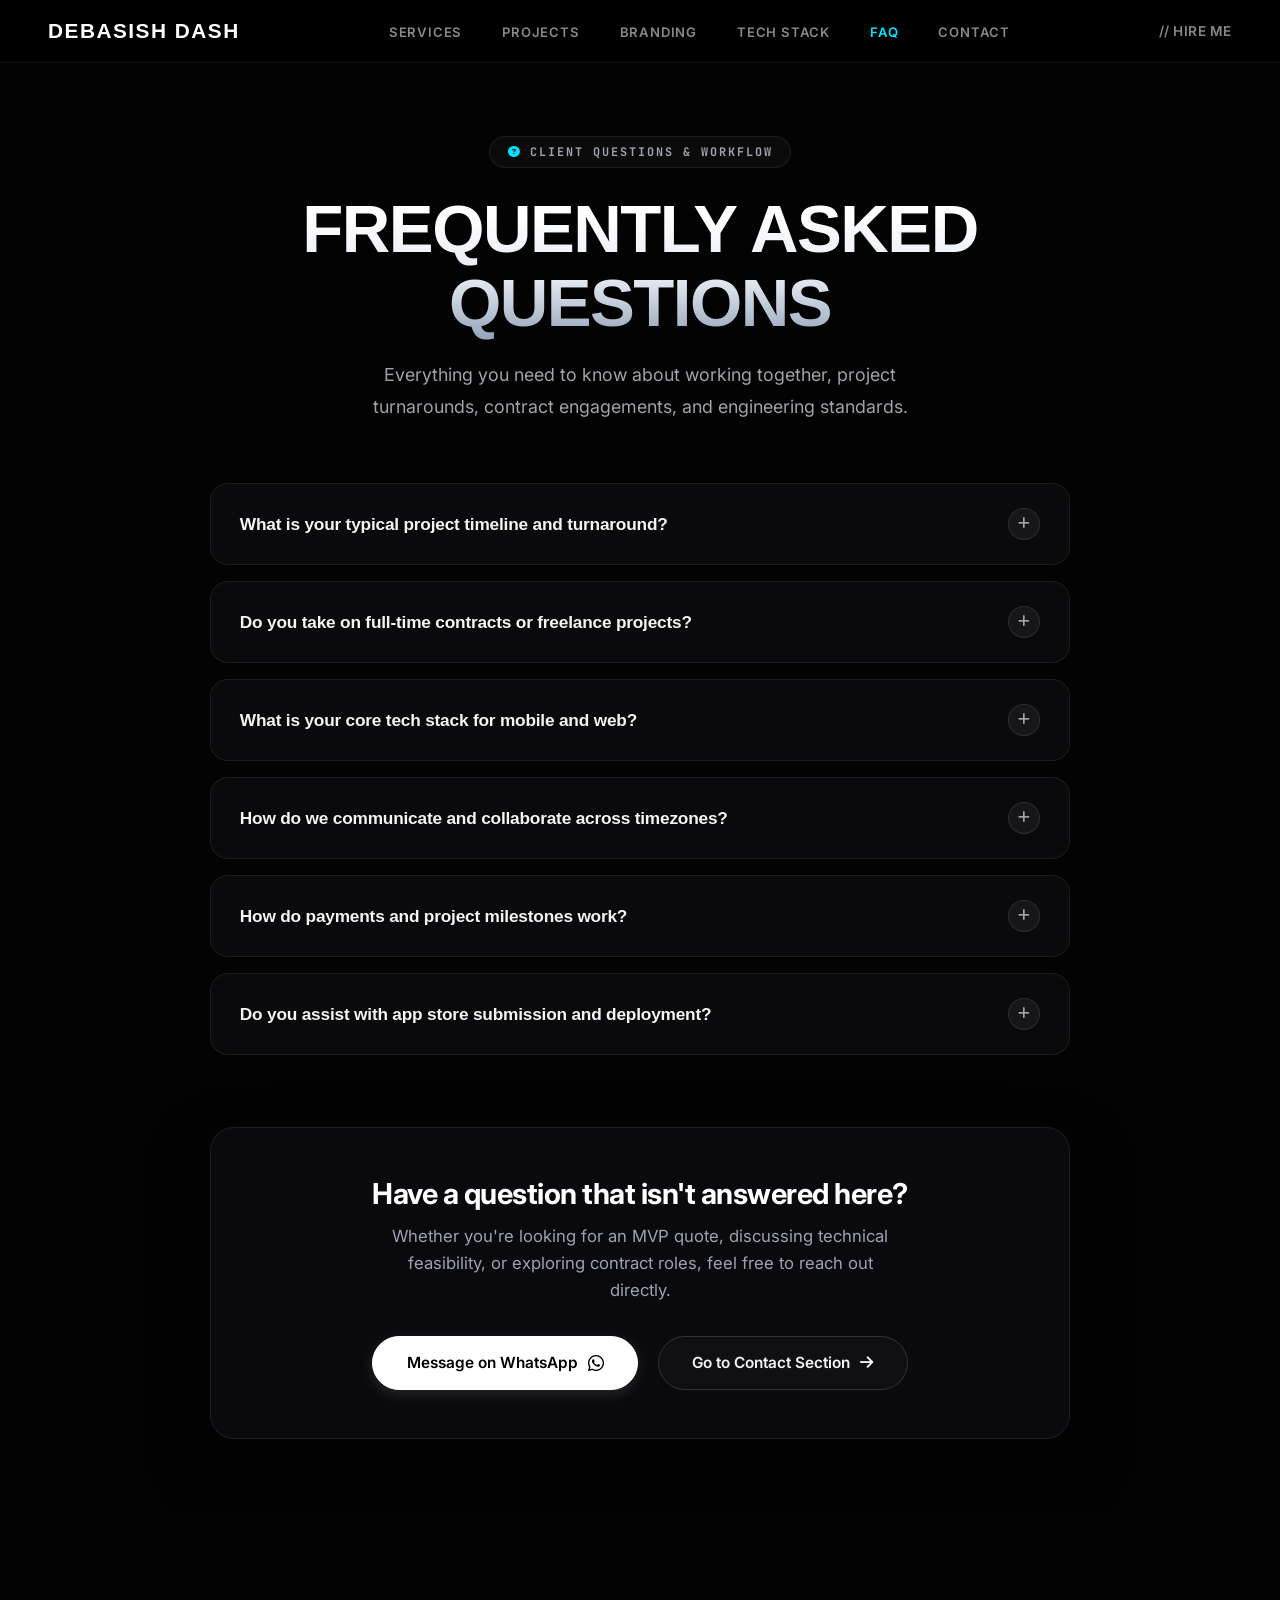
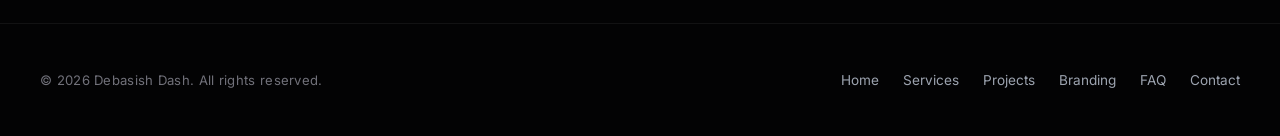
==== commit 03354760: "Remove navbar local time pill" ====
--- a/faq.html
+++ b/faq.html
@@ -4,7 +4,7 @@
   <meta charset="UTF-8">
   <meta name="viewport" content="width=device-width, initial-scale=1.0">
   <title>Frequently Asked Questions — DEBASISH DASH</title>
-  <link rel="stylesheet" href="styles.css?v=14">
+  <link rel="stylesheet" href="styles.css?v=15">
   <link rel="preconnect" href="https://fonts.googleapis.com">
   <link rel="preconnect" href="https://fonts.gstatic.com" crossorigin>
   <link href="https://fonts.googleapis.com/css2?family=Cinzel:wght@600;700;800;900&family=Inter:wght@300;400;500;600;700;800;900&family=JetBrains+Mono:wght@400;500;700&display=swap" rel="stylesheet">
@@ -24,14 +24,6 @@
       <li><a href="index.html#contact">CONTACT</a></li>
     </ul>
     <div class="nav-cta">
-      <!-- Live Local Time / Working Hours Pill -->
-      <div class="nav-time-pill" id="nav-time-pill" title="Local Time in Odisha, India (IST)">
-        <span class="time-pulse-dot"></span>
-        <span class="time-location">Balangir, IN</span>
-        <span class="time-divider">&bull;</span>
-        <span id="local-time-clock">--:--</span>
-        <span class="time-tz">IST</span>
-      </div>
       <a href="index.html#contact" class="hire-me-btn">// HIRE ME</a>
     </div>
   </nav>
--- a/styles.css
+++ b/styles.css
@@ -104,61 +104,6 @@
 .nav-cta {
   display: flex;
   align-items: center;
-  gap: 1.25rem;
-}
-
-/* ── Live Local Time Pill in Navbar ── */
-.nav-time-pill {
-  display: inline-flex;
-  align-items: center;
-  gap: 7px;
-  padding: 0.38rem 0.85rem;
-  background: rgba(255, 255, 255, 0.035);
-  border: 1px solid rgba(255, 255, 255, 0.09);
-  border-radius: 9999px;
-  font-family: 'JetBrains Mono', monospace, -apple-system, sans-serif;
-  font-size: 0.74rem;
-  font-weight: 500;
-  color: #d1d5db;
-  letter-spacing: 0.3px;
-  user-select: none;
-  backdrop-filter: blur(10px);
-  transition: all 0.25s ease;
-}
-
-.nav-time-pill:hover {
-  background: rgba(255, 255, 255, 0.06);
-  border-color: rgba(255, 255, 255, 0.18);
-  color: #ffffff;
-}
-
-.time-pulse-dot {
-  width: 6px;
-  height: 6px;
-  border-radius: 50%;
-  background: #10b981;
-  box-shadow: 0 0 8px #10b981;
-  animation: pulseDot 2s infinite ease-in-out;
-}
-
-.time-location {
-  color: #9ca3af;
-  font-weight: 600;
-}
-
-.time-divider {
-  color: #4b5563;
-  font-size: 0.65rem;
-}
-
-#local-time-clock {
-  color: #ffffff;
-  font-weight: 700;
-}
-
-.time-tz {
-  color: #6b7280;
-  font-size: 0.68rem;
 }
 
 .hire-me-btn {
@@ -2562,10 +2507,6 @@
     padding: 0 1.35rem 1.35rem 1.35rem;
     font-size: 0.92rem;
   }
-  .nav-time-pill .time-location,
-  .nav-time-pill .time-divider {
-    display: none;
-  }
 
   /* ── Get in Touch ── */
   .get-in-touch-section {
